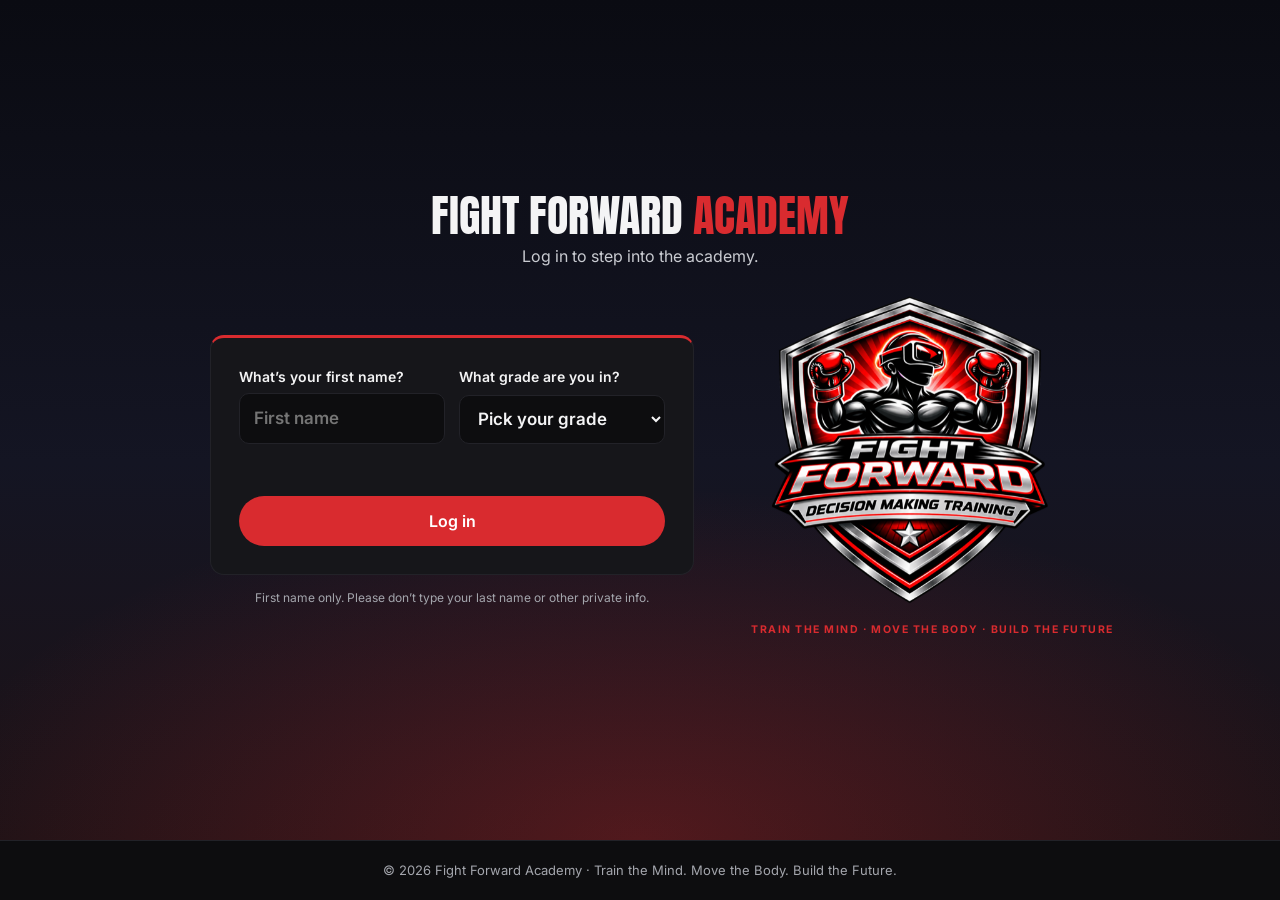
==== index.html @ 8af36cd5 "Rework login layout, drop top taglines, new landing art and Path 01 background Co-Authored-By: Claud" ====
<!DOCTYPE html>
<html lang="en">
<head>
  <meta charset="UTF-8">
  <meta name="viewport" content="width=device-width, initial-scale=1, viewport-fit=cover">
  <title>Fight Forward Academy · Log in</title>
  <meta name="description" content="Log in to Fight Forward Academy. Train the mind. Move the body. Build the future.">
  <link rel="preconnect" href="https://fonts.googleapis.com">
  <link rel="preconnect" href="https://fonts.gstatic.com" crossorigin>
  <link href="https://fonts.googleapis.com/css2?family=Anton&family=Inter:wght@400;500;600;700&display=swap" rel="stylesheet">
  <link rel="stylesheet" href="assets/css/site.css">
  <style>
    body { min-height: 100vh; min-height: 100dvh; display: flex; flex-direction: column; }
    main {
      flex: 1; display: grid; place-items: center;
      padding: clamp(24px, 6vw, 56px) var(--gutter);
      background:
        radial-gradient(ellipse 80% 60% at 50% 100%, rgba(217, 43, 47, 0.28), transparent 70%),
        linear-gradient(180deg, #0a0b12 0%, #141523 55%, #1d1216 100%);
    }
    .card { width: 100%; max-width: 860px; text-align: center; }
    .layout { display: grid; grid-template-columns: 1fr minmax(240px, 320px); gap: clamp(24px, 5vw, 56px); align-items: center; }
    .side { order: 2; }
    .login { order: 1; }
    .logo { width: clamp(200px, 30vw, 300px); height: auto; margin: 0 auto 12px; display: block; }
    .fields { display: grid; grid-template-columns: 1fr 1fr; gap: 14px; }
    @media (max-width: 700px) {
      .layout { grid-template-columns: 1fr; }
      .side { order: 1; } .login { order: 2; }
      .logo { width: clamp(160px, 50vw, 220px); }
      .fields { grid-template-columns: 1fr; }
    }
    h1 {
      font-family: "Anton", Impact, sans-serif; font-weight: 400; text-transform: uppercase;
      font-size: clamp(30px, 6vw, 44px); line-height: 1.05; margin: 0 0 6px;
    }
    h1 span { color: var(--red); }
    .card .eyebrow {
      display: block; text-align: center; white-space: nowrap;
      font-size: clamp(8px, 2.3vw, 10.5px); letter-spacing: 0.14em; padding-left: 0.14em;
    }
    .lede { color: var(--silver); margin: 0 0 26px; }

    form {
      text-align: left; display: grid; gap: 16px;
      background: var(--ink-2); border: 1px solid var(--ink-3); border-top: 3px solid var(--red);
      border-radius: var(--radius); padding: clamp(20px, 4vw, 28px);
    }
    label { display: grid; gap: 6px; font-weight: 600; font-size: 14px; }
    input, select {
      font: inherit; font-size: 17px; color: var(--text);
      background: var(--ink); border: 1px solid var(--ink-3); border-radius: 10px;
      padding: 12px 14px; width: 100%;
    }
    input:focus-visible, select:focus-visible { outline: 3px solid var(--red); outline-offset: 2px; }
    .hint { color: var(--muted); font-size: 12px; font-weight: 400; }
    .error { color: #ff8f92; font-size: 14px; margin: 0; min-height: 1.4em; }
    .btn { justify-content: center; font-size: 16px; padding: 13px 18px; }
    .fine { color: var(--muted); font-size: 12px; margin: 14px 0 0; }
  </style>
</head>
<body>
  <main>
    <div class="card">
      <h1>Fight Forward <span>Academy</span></h1>
      <p class="lede">Log in to step into the academy.</p>

      <div class="layout">
      <div class="login">
      <form id="login" novalidate>
        <div class="fields">
        <label>
          What’s your first name?
          <input id="name" name="name" type="text" autocomplete="given-name" maxlength="20" required placeholder="First name">
        </label>
        <label>
          What grade are you in?
          <select id="grade" name="grade" required>
            <option value="" selected disabled>Pick your grade</option>
            <option value="6">6th grade</option>
            <option value="7">7th grade</option>
            <option value="8">8th grade</option>
          </select>
        </label>
        </div>
        <p class="error" id="error" role="alert"></p>
        <button class="btn" type="submit">Log in</button>
      </form>
      <p class="fine">First name only. Please don’t type your last name or other private info.</p>
      </div>
      <div class="side">
        <img class="logo" src="assets/badges/fight-forward-button.png" alt="Fight Forward badge" width="480" height="513">
        <p class="eyebrow">Train the mind · Move the body · Build the future</p>
      </div>
      </div>
    </div>
  </main>

  <footer>
    © 2026 Fight Forward Academy · Train the Mind. Move the Body. Build the Future.
  </footer>

  <script src="assets/js/auth.js"></script>
  <script>
    // Already logged in on this device: go straight to the welcome page.
    if (FFAuth.getUser() && !location.search.includes("switch")) location.replace("welcome.html");

    document.getElementById("login").addEventListener("submit", e => {
      e.preventDefault();
      const name = document.getElementById("name").value;
      const grade = document.getElementById("grade").value;
      const error = document.getElementById("error");
      if (!name.trim()) { error.textContent = "Type your first name to log in."; document.getElementById("name").focus(); return; }
      if (!grade) { error.textContent = "Pick your grade to log in."; document.getElementById("grade").focus(); return; }
      FFAuth.signIn(name, grade);
      location.href = "welcome.html";
    });
  </script>
</body>
</html>
---- assets/css/site.css ----
/* Shared styles for every Fight Forward Academy page */
:root {
  --ink: #0d0d0f;
  --ink-2: #16161a;
  --ink-3: #222228;
  --red: #d92b2f;
  --red-deep: #9e1419;
  --silver: #c9cbd1;
  --text: #f4f4f5;
  --muted: #a4a6ad;
  --plate: #ececec;
  --radius: 14px;
  --gutter: clamp(16px, 4vw, 40px);
}

* { box-sizing: border-box; }

html, body { margin: 0; }
html { -webkit-text-size-adjust: 100%; text-size-adjust: 100%; }

body {
  background: var(--ink);
  color: var(--text);
  font-family: "Inter", system-ui, -apple-system, sans-serif;
  line-height: 1.5;
  -webkit-font-smoothing: antialiased;
  overflow-x: hidden;
}

a { color: inherit; }

.skip {
  position: absolute; left: -9999px; top: 8px;
  background: var(--red); color: #fff; padding: 8px 14px; border-radius: 8px; z-index: 10;
}
.skip:focus { left: 8px; }

/* ---------- Top bar ---------- */
.topbar {
  display: flex; align-items: center; justify-content: space-between;
  padding: 14px max(var(--gutter), env(safe-area-inset-right)) 14px max(var(--gutter), env(safe-area-inset-left));
  border-bottom: 1px solid var(--ink-3);
  background: var(--ink);
}
.brand {
  display: flex; align-items: center; gap: 10px;
  font-family: "Anton", Impact, sans-serif;
  font-size: 20px; letter-spacing: 0.06em; text-transform: uppercase;
  text-decoration: none;
}
.brand-mark {
  width: 30px; height: 30px; border-radius: 6px;
  background: var(--red); display: grid; place-items: center;
  font-size: 14px; letter-spacing: 0;
}
.user {
  display: flex; align-items: center; gap: 12px; font-size: 14px; color: var(--muted);
}
.avatar {
  width: 34px; height: 34px; border-radius: 50%;
  background: var(--ink-3); border: 2px solid var(--red);
  display: grid; place-items: center; color: var(--text); font-weight: 600; font-size: 13px;
}

.signout { color: var(--muted); font-size: 13px; text-decoration: underline; }
.signout:hover { color: var(--text); }

.eyebrow {
  display: inline-block;
  font-size: 12px; font-weight: 700; letter-spacing: 0.22em; text-transform: uppercase;
  color: var(--red);
  margin: 0 0 10px;
}
/* Centered variant: padding offsets the trailing letter-spacing so the text is truly centered. */
.eyebrow.center {
  display: block; text-align: center; text-wrap: balance;
  padding-left: 0.22em;
}

/* ---------- Buttons ---------- */
.btn {
  display: inline-flex; align-items: center; gap: 8px;
  background: var(--red); color: #fff; text-decoration: none;
  font: inherit; font-weight: 600; font-size: 14px;
  padding: 10px 16px; border: 0; border-radius: 999px;
  cursor: pointer;
  transition: background 0.2s ease;
}
.btn:hover { background: var(--red-deep); }
.btn:focus-visible { outline: 3px solid #fff; outline-offset: 2px; }
.btn-ghost {
  background: transparent; color: var(--text);
  border: 1px solid var(--ink-3);
}
.btn-ghost:hover { background: var(--ink-3); }

footer {
  border-top: 1px solid var(--ink-3);
  padding: 20px var(--gutter) max(20px, env(safe-area-inset-bottom));
  text-align: center; color: var(--muted); font-size: 13px;
}

@media (max-width: 720px) {
  .user-name { display: none; }
}

/* Touch devices: comfortable tap targets, no tap flash */
a, button { -webkit-tap-highlight-color: transparent; }
@media (pointer: coarse) {
  .btn { min-height: 44px; justify-content: center; }
  .signout, .skip-link, .record-foot button { display: inline-block; padding: 10px 6px; }
  .tab { min-height: 44px; }
}

@media (prefers-reduced-motion: reduce) {
  *, *::before, *::after { transition: none !important; animation: none !important; }
}
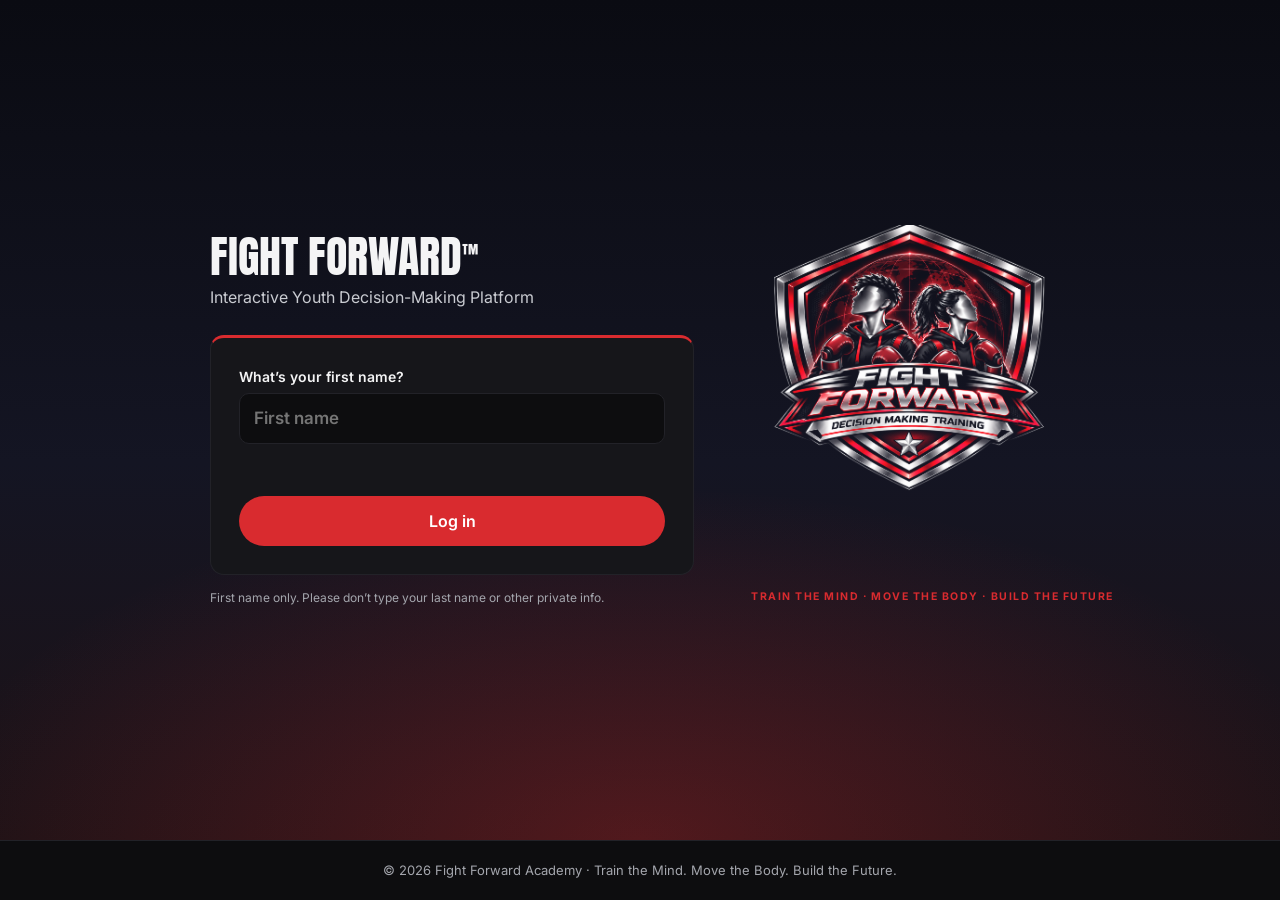
==== commit a4a7ffd0: "Rework login and welcome page, new landing art and badges, simplify Path 01 Login: Fight Forward tit" ====
--- a/index.html
+++ b/index.html
@@ -3,8 +3,8 @@
 <head>
   <meta charset="UTF-8">
   <meta name="viewport" content="width=device-width, initial-scale=1, viewport-fit=cover">
-  <title>Fight Forward Academy · Log in</title>
-  <meta name="description" content="Log in to Fight Forward Academy. Train the mind. Move the body. Build the future.">
+  <title>Fight Forward · Log in</title>
+  <meta name="description" content="Log in to Fight Forward. Train the mind. Move the body. Build the future.">
   <link rel="preconnect" href="https://fonts.googleapis.com">
   <link rel="preconnect" href="https://fonts.gstatic.com" crossorigin>
   <link href="https://fonts.googleapis.com/css2?family=Anton&family=Inter:wght@400;500;600;700&display=swap" rel="stylesheet">
@@ -19,27 +19,31 @@
         linear-gradient(180deg, #0a0b12 0%, #141523 55%, #1d1216 100%);
     }
     .card { width: 100%; max-width: 860px; text-align: center; }
-    .layout { display: grid; grid-template-columns: 1fr minmax(240px, 320px); gap: clamp(24px, 5vw, 56px); align-items: center; }
-    .side { order: 2; }
-    .login { order: 1; }
-    .logo { width: clamp(200px, 30vw, 300px); height: auto; margin: 0 auto 12px; display: block; }
-    .fields { display: grid; grid-template-columns: 1fr 1fr; gap: 14px; }
+    .layout {
+      display: grid; grid-template-columns: 1fr minmax(240px, 320px); column-gap: clamp(24px, 5vw, 56px);
+      grid-template-areas: "head logo" "form logo" "fine eyebrow";
+      grid-template-rows: auto auto auto; align-items: start;
+    }
+    .head { grid-area: head; text-align: left; }
+    form { grid-area: form; } .fine { grid-area: fine; text-align: left; }
+    .logo { grid-area: logo; align-self: start; width: clamp(200px, 30vw, 320px); height: auto; margin: -8px auto 0; display: block; mix-blend-mode: screen; }
+    .card .eyebrow { grid-area: eyebrow; margin: 14px 0 0; line-height: 1.5; align-self: start; }
     @media (max-width: 700px) {
-      .layout { grid-template-columns: 1fr; }
-      .side { order: 1; } .login { order: 2; }
-      .logo { width: clamp(160px, 50vw, 220px); }
-      .fields { grid-template-columns: 1fr; }
+      .layout { grid-template-columns: 1fr; grid-template-areas: "logo" "eyebrow" "head" "form" "fine"; }
+      .logo { width: clamp(160px, 50vw, 220px); margin: 0 auto 12px; }
+      .card .eyebrow { margin-bottom: 24px; }
     }
     h1 {
       font-family: "Anton", Impact, sans-serif; font-weight: 400; text-transform: uppercase;
       font-size: clamp(30px, 6vw, 44px); line-height: 1.05; margin: 0 0 6px;
     }
-    h1 span { color: var(--red); }
+    h1 sup { font-size: 0.4em; vertical-align: super; }
     .card .eyebrow {
       display: block; text-align: center; white-space: nowrap;
       font-size: clamp(8px, 2.3vw, 10.5px); letter-spacing: 0.14em; padding-left: 0.14em;
     }
     .lede { color: var(--silver); margin: 0 0 26px; }
+    .fine { margin: 14px 0 0; }
 
     form {
       text-align: left; display: grid; gap: 16px;
@@ -55,6 +59,7 @@
     input:focus-visible, select:focus-visible { outline: 3px solid var(--red); outline-offset: 2px; }
     .hint { color: var(--muted); font-size: 12px; font-weight: 400; }
     .error { color: #ff8f92; font-size: 14px; margin: 0; min-height: 1.4em; }
+    form { align-self: start; }
     .btn { justify-content: center; font-size: 16px; padding: 13px 18px; }
     .fine { color: var(--muted); font-size: 12px; margin: 14px 0 0; }
   </style>
@@ -62,36 +67,22 @@
 <body>
   <main>
     <div class="card">
-      <h1>Fight Forward <span>Academy</span></h1>
-      <p class="lede">Log in to step into the academy.</p>
-
       <div class="layout">
-      <div class="login">
-      <form id="login" novalidate>
-        <div class="fields">
-        <label>
-          What’s your first name?
-          <input id="name" name="name" type="text" autocomplete="given-name" maxlength="20" required placeholder="First name">
-        </label>
-        <label>
-          What grade are you in?
-          <select id="grade" name="grade" required>
-            <option value="" selected disabled>Pick your grade</option>
-            <option value="6">6th grade</option>
-            <option value="7">7th grade</option>
-            <option value="8">8th grade</option>
-          </select>
-        </label>
+        <div class="head">
+          <h1>Fight Forward<sup>™</sup></h1>
+          <p class="lede">Interactive Youth Decision-Making Platform</p>
         </div>
-        <p class="error" id="error" role="alert"></p>
-        <button class="btn" type="submit">Log in</button>
-      </form>
-      <p class="fine">First name only. Please don’t type your last name or other private info.</p>
-      </div>
-      <div class="side">
-        <img class="logo" src="assets/badges/fight-forward-button.png" alt="Fight Forward badge" width="480" height="513">
+        <form id="login" novalidate>
+          <label>
+            What’s your first name?
+            <input id="name" name="name" type="text" autocomplete="given-name" maxlength="20" required placeholder="First name">
+          </label>
+          <p class="error" id="error" role="alert"></p>
+          <button class="btn" type="submit">Log in</button>
+        </form>
+        <p class="fine">First name only. Please don’t type your last name or other private info.</p>
+        <img class="logo" src="assets/badges/ff-final.png" alt="Fight Forward badge" width="1374" height="1145">
         <p class="eyebrow">Train the mind · Move the body · Build the future</p>
-      </div>
       </div>
     </div>
   </main>
@@ -108,11 +99,9 @@
     document.getElementById("login").addEventListener("submit", e => {
       e.preventDefault();
       const name = document.getElementById("name").value;
-      const grade = document.getElementById("grade").value;
       const error = document.getElementById("error");
       if (!name.trim()) { error.textContent = "Type your first name to log in."; document.getElementById("name").focus(); return; }
-      if (!grade) { error.textContent = "Pick your grade to log in."; document.getElementById("grade").focus(); return; }
-      FFAuth.signIn(name, grade);
+      FFAuth.signIn(name);
       location.href = "welcome.html";
     });
   </script>
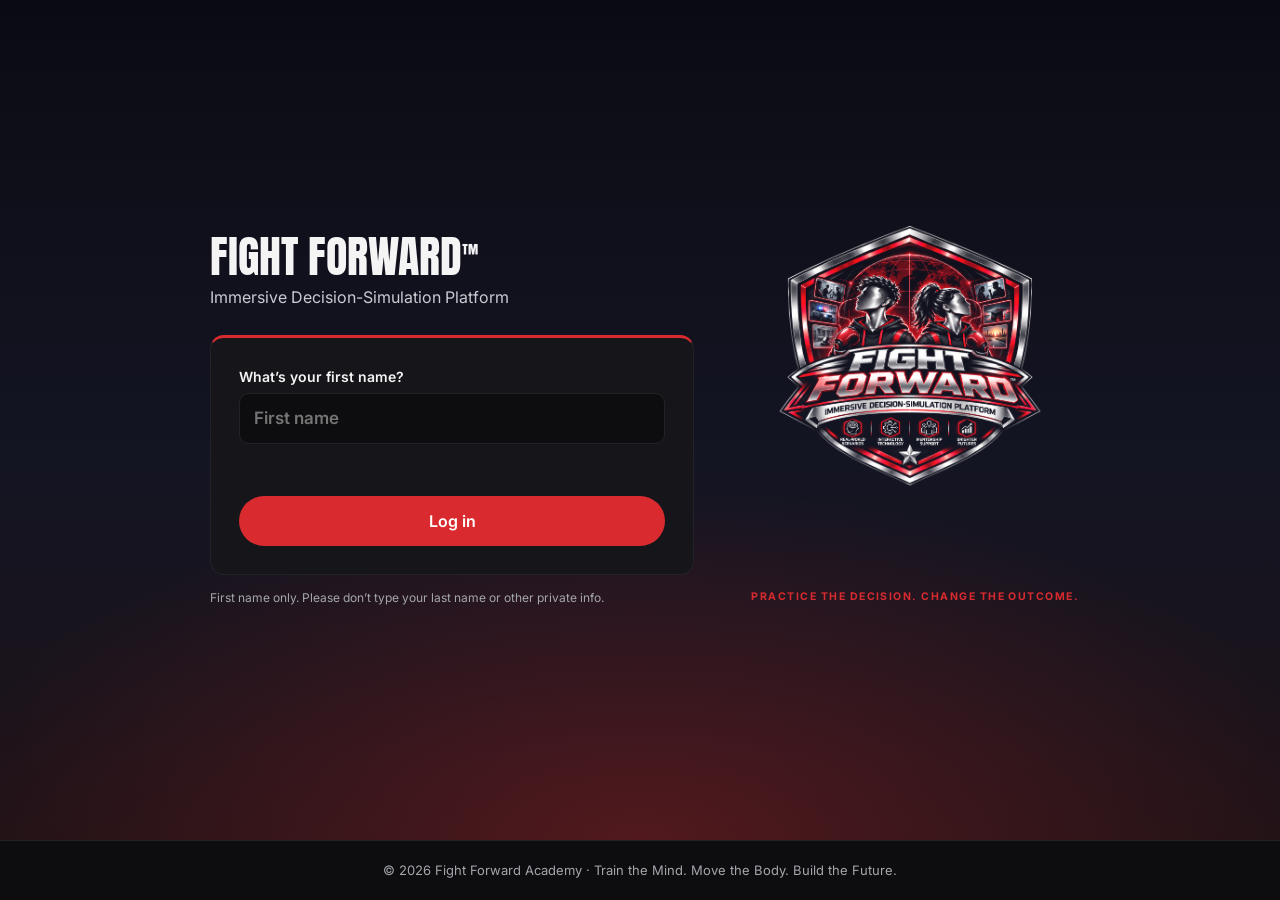
==== commit 4c6a1985: "Refresh branding: new logo, tagline and Path 01 art; 2s pulsing-logo entrance - index: new logo (lar" ====
--- a/index.html
+++ b/index.html
@@ -26,11 +26,11 @@
     }
     .head { grid-area: head; text-align: left; }
     form { grid-area: form; } .fine { grid-area: fine; text-align: left; }
-    .logo { grid-area: logo; align-self: start; width: clamp(200px, 30vw, 320px); height: auto; margin: -8px auto 0; display: block; mix-blend-mode: screen; }
+    .logo { grid-area: logo; align-self: start; width: clamp(240px, 36vw, 400px); height: auto; margin: -8px auto 0; display: block; mix-blend-mode: screen; }
     .card .eyebrow { grid-area: eyebrow; margin: 14px 0 0; line-height: 1.5; align-self: start; }
     @media (max-width: 700px) {
       .layout { grid-template-columns: 1fr; grid-template-areas: "logo" "eyebrow" "head" "form" "fine"; }
-      .logo { width: clamp(160px, 50vw, 220px); margin: 0 auto 12px; }
+      .logo { width: clamp(200px, 64vw, 280px); margin: 0 auto 12px; }
       .card .eyebrow { margin-bottom: 24px; }
     }
     h1 {
@@ -70,7 +70,7 @@
       <div class="layout">
         <div class="head">
           <h1>Fight Forward<sup>™</sup></h1>
-          <p class="lede">Interactive Youth Decision-Making Platform</p>
+          <p class="lede">Immersive Decision-Simulation Platform</p>
         </div>
         <form id="login" novalidate>
           <label>
@@ -81,8 +81,8 @@
           <button class="btn" type="submit">Log in</button>
         </form>
         <p class="fine">First name only. Please don’t type your last name or other private info.</p>
-        <img class="logo" src="assets/badges/ff-final.png" alt="Fight Forward badge" width="1374" height="1145">
-        <p class="eyebrow">Train the mind · Move the body · Build the future</p>
+        <img class="logo" src="assets/badges/ff-logo-v2.png" alt="Fight Forward badge" width="1374" height="1145">
+        <p class="eyebrow">Practice the decision. Change the outcome.</p>
       </div>
     </div>
   </main>
--- a/assets/css/site.css
+++ b/assets/css/site.css
@@ -28,6 +28,8 @@
 }
 
 a { color: inherit; }
+img, video, iframe, svg { max-width: 100%; }
+h1, h2, h3, p, li { overflow-wrap: break-word; }
 
 .skip {
   position: absolute; left: -9999px; top: 8px;
@@ -102,6 +104,13 @@
 
 @media (max-width: 720px) {
   .user-name { display: none; }
+  .bg-hero { min-height: 120px; }
+}
+
+/* Short landscape phones: keep fixed overlays and heroes from eating the screen */
+@media (max-height: 480px) and (orientation: landscape) {
+  .bg-hero { height: 14vw; min-height: 60px; }
+  #intro span { padding: 6px 12px; }
 }
 
 /* Touch devices: comfortable tap targets, no tap flash */
@@ -115,3 +124,24 @@
 @media (prefers-reduced-motion: reduce) {
   *, *::before, *::after { transition: none !important; animation: none !important; }
 }
+
+/* ---------- Path pages: art intro + sign banner ---------- */
+/* Set --bg on <body style="--bg: url(...)">. The banner shows the building sign at full brightness;
+   the same art sits dimmed behind the page so text stays readable. */
+#intro { position: fixed; inset: 0; z-index: 50; border: 0; cursor: pointer; color: var(--text); font: inherit;
+  background: #0a0b12 var(--bg) center top / cover no-repeat; filter: brightness(1.15);
+  display: flex; align-items: flex-end; justify-content: center; padding: 0 0 max(28px, env(safe-area-inset-bottom));
+  transition: opacity 1.2s ease; }
+#intro.out { opacity: 0; pointer-events: none; }
+#intro span { font-size: 13px; letter-spacing: .2em; text-transform: uppercase; color: #fff; background: rgba(5,6,10,.55);
+  border-radius: 999px; padding: 8px 16px; text-shadow: 0 1px 4px rgba(0,0,0,.8); }
+body.intro-on { overflow: hidden; }
+body.themed::before { content: ""; position: fixed; inset: 0; z-index: -1;
+  background: linear-gradient(180deg, rgba(10,11,18,.55), rgba(10,11,18,.82)), var(--bg) center top / cover no-repeat, var(--ink); }
+.bg-hero { position: relative; height: 21vw; min-height: 84px; background: var(--bg) center top / 100% auto no-repeat; }
+.bg-hero::after { content: ""; position: absolute; inset: auto 0 0; height: 40%;
+  background: linear-gradient(180deg, transparent, rgba(10,11,18,.82)); }
+body.bg-path01 { --bg: url("../img/path01-immersive.jpg"); }
+body.bg-path02 { --bg: url("../img/path02-bg.png"); }
+body.bg-path03 { --bg: url("../img/path03-bg.png"); }
+body.bg-path04 { --bg: url("../img/path04-bg.png"); }
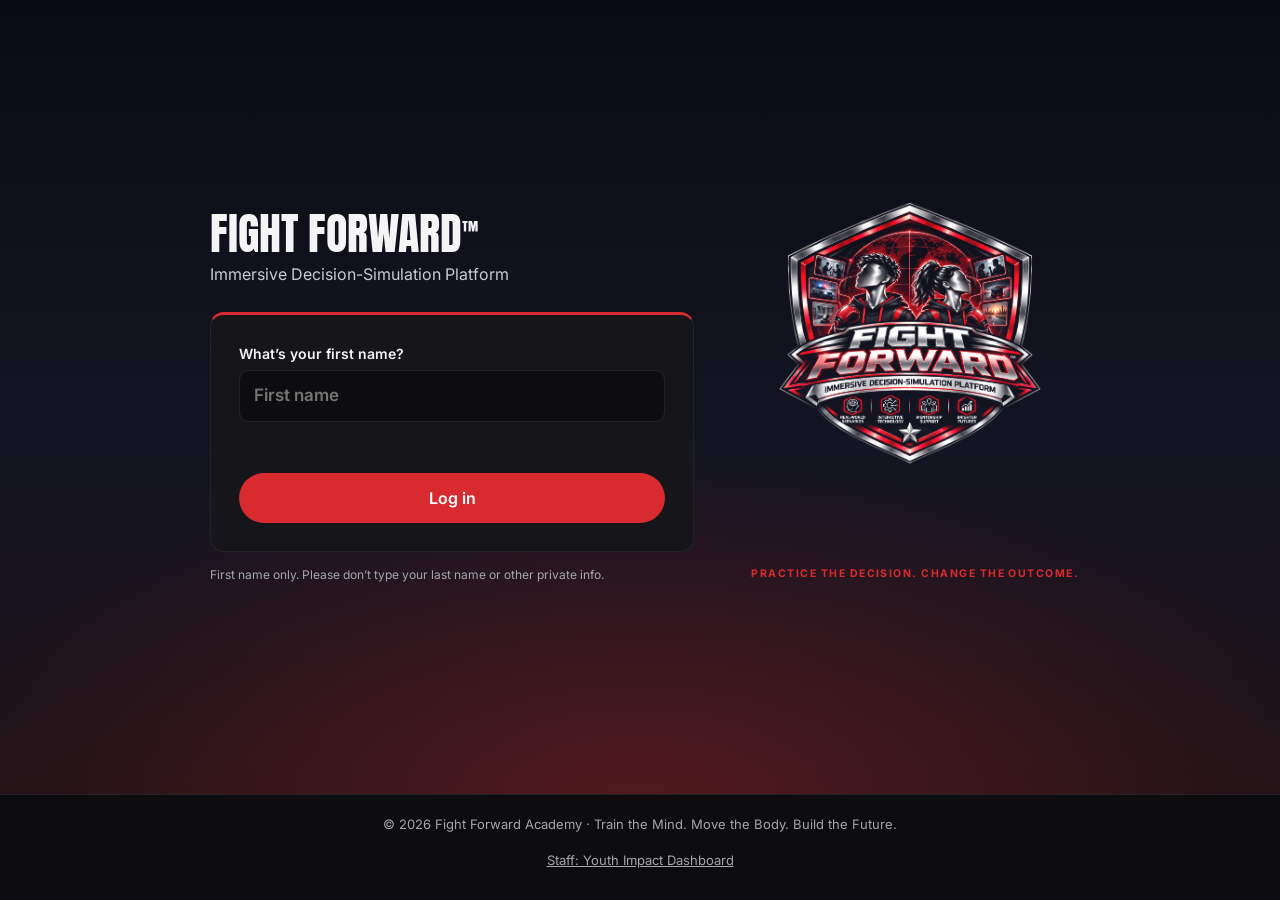
==== commit 724e1e82: "Merge login and welcome into one page with instant logo sound; new academy image; staff dashboard li" ====
--- a/index.html
+++ b/index.html
@@ -10,15 +10,17 @@
   <link href="https://fonts.googleapis.com/css2?family=Anton&family=Inter:wght@400;500;600;700&display=swap" rel="stylesheet">
   <link rel="stylesheet" href="assets/css/site.css">
   <style>
+    footer .staff { display: inline-block; margin-top: 6px; padding: 10px 6px; color: var(--muted); text-decoration: underline; }
+    footer .staff:hover { color: var(--text); }
     body { min-height: 100vh; min-height: 100dvh; display: flex; flex-direction: column; }
-    main {
+    #loginView, #welcome {
       flex: 1; display: grid; place-items: center;
       padding: clamp(24px, 6vw, 56px) var(--gutter);
       background:
         radial-gradient(ellipse 80% 60% at 50% 100%, rgba(217, 43, 47, 0.28), transparent 70%),
         linear-gradient(180deg, #0a0b12 0%, #141523 55%, #1d1216 100%);
     }
-    .card { width: 100%; max-width: 860px; text-align: center; }
+    .card { width: 100%; max-width: 860px; margin: 0 auto; text-align: center; }
     .layout {
       display: grid; grid-template-columns: 1fr minmax(240px, 320px); column-gap: clamp(24px, 5vw, 56px);
       grid-template-areas: "head logo" "form logo" "fine eyebrow";
@@ -33,17 +35,16 @@
       .logo { width: clamp(200px, 64vw, 280px); margin: 0 auto 12px; }
       .card .eyebrow { margin-bottom: 24px; }
     }
-    h1 {
+    #loginView h1 {
       font-family: "Anton", Impact, sans-serif; font-weight: 400; text-transform: uppercase;
       font-size: clamp(30px, 6vw, 44px); line-height: 1.05; margin: 0 0 6px;
     }
-    h1 sup { font-size: 0.4em; vertical-align: super; }
+    #loginView h1 sup { font-size: 0.4em; vertical-align: super; }
     .card .eyebrow {
       display: block; text-align: center; white-space: nowrap;
       font-size: clamp(8px, 2.3vw, 10.5px); letter-spacing: 0.14em; padding-left: 0.14em;
     }
     .lede { color: var(--silver); margin: 0 0 26px; }
-    .fine { margin: 14px 0 0; }
 
     form {
       text-align: left; display: grid; gap: 16px;
@@ -59,13 +60,68 @@
     input:focus-visible, select:focus-visible { outline: 3px solid var(--red); outline-offset: 2px; }
     .hint { color: var(--muted); font-size: 12px; font-weight: 400; }
     .error { color: #ff8f92; font-size: 14px; margin: 0; min-height: 1.4em; }
-    form { align-self: start; }
-    .btn { justify-content: center; font-size: 16px; padding: 13px 18px; }
+    #loginView .btn { justify-content: center; font-size: 16px; padding: 13px 18px; }
     .fine { color: var(--muted); font-size: 12px; margin: 14px 0 0; }
+    #welcome { text-align: center; position: relative; overflow: hidden; display: none; }
+    body.live #welcome { display: grid; }
+    body.signed-in #loginView { display: none; }
+    #fx { position: absolute; inset: 0; width: 100%; height: 100%; pointer-events: none; }
+    .inner { max-width: 720px; position: relative; z-index: 1; }
+    #welcome h1 {
+      font-family: "Anton", Impact, sans-serif; font-weight: 400; text-transform: uppercase;
+      font-size: clamp(36px, 8vw, 76px); line-height: 1.04; margin: 0; text-wrap: balance;
+    }
+    #welcome h1 .name { color: var(--red); overflow-wrap: anywhere; text-shadow: 0 0 28px rgba(217,43,47,.7); }
+    h2.ready { font-family: "Anton", Impact, sans-serif; font-weight: 400; text-transform: uppercase;
+      font-size: clamp(22px, 4.5vw, 36px); margin: 10px 0 0; letter-spacing: .04em; color: var(--silver); }
+    .trio { margin: 26px 0 0; font-family: "Anton", Impact, sans-serif; text-transform: uppercase;
+      font-size: clamp(16px, 2.6vw, 22px); letter-spacing: .08em; line-height: 1.5; }
+    .trio span { display: block; } .trio span:last-child { color: var(--red); }
+    .welcome-to { margin: 22px 0 0; font-weight: 700; letter-spacing: .2em; font-size: 12px; color: var(--muted); text-transform: uppercase; }
+
+    .check { margin-top: 28px; background: rgba(22,22,26,.8); border: 1px solid var(--ink-3); border-top: 3px solid var(--red);
+      border-radius: var(--radius); padding: clamp(16px, 3vw, 24px); backdrop-filter: blur(6px); }
+    .check h3 { margin: 0 0 12px; font-family: "Anton", Impact, sans-serif; font-weight: 400; text-transform: uppercase; font-size: 22px; letter-spacing: .04em; }
+    .opts { display: flex; flex-wrap: wrap; gap: 10px; justify-content: center; margin: 0; padding: 0; list-style: none; }
+    .opt { font: inherit; font-size: 15px; color: var(--text); background: var(--ink); border: 1px solid var(--ink-3);
+      border-radius: 999px; padding: 10px 16px; cursor: pointer; min-height: 44px; }
+    .opt:hover { border-color: var(--red); }
+    .opt:focus-visible { outline: 3px solid var(--red); outline-offset: 2px; }
+    .opt[aria-pressed="true"] { background: var(--red); border-color: var(--red); }
+    #why { margin-top: 18px; }
+    .loading { margin: 22px 0 0; font-family: "Anton", Impact, sans-serif; text-transform: uppercase; letter-spacing: .3em; font-size: 16px; color: var(--silver); animation: blink 1.2s ease-in-out infinite; }
+    .loading[hidden] { display: none; }
+    .opts.done .opt:not([aria-pressed="true"]) { opacity: .45; }
+    .switch { display: block; margin-top: 18px; color: var(--muted); font-size: 13px; }
+
+    /* Entrance: the breathing logo appears with the intro sound as soon as the student is logged in */
+    #gate { position: fixed; inset: 0; z-index: 20; display: grid; place-items: center; align-content: center; gap: clamp(16px, 3.5vw, 28px); text-align: center; overflow: hidden;
+      background: radial-gradient(circle at 50% 45%, #2a0f12 0%, #050506 70%); color: var(--text);
+      transition: opacity .8s ease, transform .8s ease; }
+    #gate img { mix-blend-mode: screen; width: clamp(240px, 56vw, 420px); height: auto; animation: pulse 1s ease-in-out infinite; }
+    #gate .motto { margin: 0; max-width: 20em; padding: 0 var(--gutter); font-family: "Anton", Impact, sans-serif; text-transform: uppercase; text-wrap: balance;
+      font-size: clamp(20px, 4.6vw, 32px); line-height: 1.2; letter-spacing: .05em; color: var(--text); }
+    #gate .motto em { font-style: normal; color: var(--red); }
+    #gate[hidden] { display: none; }
+    /* The logo breathes with the intro sound for 2s, then the gate lifts */
+    #gate.go { opacity: 0; transform: scale(1.4); pointer-events: none; }
+    @keyframes pulse { 50% { transform: scale(1.16); filter: brightness(1.3) saturate(1.2); } }
+    @keyframes blink { 50% { opacity: .35; } }
+
+    .stage { opacity: 0; transform: translateY(24px) scale(.97); }
+    body.live .stage { animation: rise .8s cubic-bezier(.2,.8,.2,1) forwards; animation-delay: calc(var(--i) * .45s + .3s); }
+    @keyframes rise { to { opacity: 1; transform: none; } }
+    body.live #welcome h1 .name { animation: glow 2.4s ease-in-out infinite; }
+    @keyframes glow { 50% { text-shadow: 0 0 52px rgba(255,70,70,1); } }
+
+    #sound[hidden] { display: none; }
+    #sound { position: fixed; top: 12px; right: 12px; z-index: 30; font: inherit; font-size: 13px; color: var(--silver);
+      background: rgba(22,22,26,.8); border: 1px solid var(--ink-3); border-radius: 999px; padding: 8px 14px; cursor: pointer; min-height: 40px; }
+    @media (prefers-reduced-motion: reduce) { .stage { opacity: 1; transform: none; animation: none !important; } }
   </style>
 </head>
 <body>
-  <main>
+  <main id="loginView">
     <div class="card">
       <div class="layout">
         <div class="head">
@@ -87,22 +143,215 @@
     </div>
   </main>
 
+  <div id="gate" role="status" aria-label="Fight Forward" hidden>
+    <img src="assets/badges/ff-logo-v2.png" alt="" width="1374" height="1145">
+    <p class="motto">If you train your mind, <em>you own your future!</em></p>
+  </div>
+  <button id="sound" type="button" aria-pressed="true" hidden>🔊 Sound on</button>
+
+  <main id="welcome">
+    <canvas id="fx" aria-hidden="true"></canvas>
+    <div class="inner">
+      <h1 class="stage" style="--i:0">Welcome back, <span class="name" data-user-name>Champ</span>.</h1>
+      <h2 class="ready stage" style="--i:1">Ready to Fight Forward?</h2>
+
+      <section class="check stage" style="--i:2" aria-labelledby="feel-q">
+        <h3 id="feel-q">How are you feeling today?</h3>
+        <ul class="opts" id="feel"></ul>
+        <div id="why" hidden>
+          <h3 id="why-q">Why?</h3>
+          <ul class="opts" id="why-opts"></ul>
+        </div>
+      </section>
+      <p class="loading" id="loading" role="status" hidden>Loading your academy…</p>
+
+      <div class="stage" style="--i:3">
+        <p class="welcome-to">Welcome to Fight Forward™</p>
+        <p class="trio"><span>Practice decisions.</span><span>Explore consequences.</span><span>Fight Forward.</span></p>
+        <a class="switch" href="index.html?switch" data-signout="now">Not you? Log out</a>
+      </div>
+    </div>
+  </main>
+
   <footer>
     © 2026 Fight Forward Academy · Train the Mind. Move the Body. Build the Future.
+    <br><a class="staff" href="dashboard.html">Staff: Youth Impact Dashboard</a>
   </footer>
 
   <script src="assets/js/auth.js"></script>
   <script>
-    // Already logged in on this device: go straight to the welcome page.
-    if (FFAuth.getUser() && !location.search.includes("switch")) location.replace("welcome.html");
-
-    document.getElementById("login").addEventListener("submit", e => {
+    const $ = s => document.querySelector(s);
+    let user = null;
+
+    // The same questions are asked again at the end of each session (goodbye.html).
+    const FEELINGS = FFAuth.FEELINGS;
+    let feeling = null, reason = null, leaving = false;
+
+    function chips(list, onPick) {
+      return list.map(item => {
+        const li = document.createElement("li"), b = document.createElement("button");
+        b.type = "button"; b.className = "opt"; b.setAttribute("aria-pressed", "false"); b.textContent = item.label || item;
+        b.addEventListener("click", () => {
+          if (leaving) return;
+          li.parentNode.querySelectorAll(".opt").forEach(x => x.setAttribute("aria-pressed", "false"));
+          b.setAttribute("aria-pressed", "true"); onPick(item); sfx.tick();
+        });
+        li.append(b); return li;
+      });
+    }
+    $("#feel").replaceChildren(...chips(FEELINGS, f => {
+      feeling = f; reason = null;
+      $("#why-opts").replaceChildren(...chips(f.why, r => {
+        reason = r; leaving = true;
+        $("#why-opts").classList.add("done");
+        FFAuth.logCheckin({ phase: "start", feeling: feeling.id, reason: reason.id });
+        $("#loading").hidden = false;
+        setTimeout(() => { location.href = "lobby.html"; }, 1100);
+      }));
+      $("#why").hidden = false;
+    }));
+
+    // ---------- Audio: synthesized (no files needed) + spoken greeting ----------
+    let ctx = null, master = null, soundOn = true;
+    function noiseBuffer(sec) {
+      const b = ctx.createBuffer(1, ctx.sampleRate * sec, ctx.sampleRate), d = b.getChannelData(0);
+      for (let i = 0; i < d.length; i++) d[i] = Math.random() * 2 - 1;
+      return b;
+    }
+    const sfx = {
+      tone(f, t, d, type = "sawtooth", v = 0.12, out = master) {
+        if (!ctx || !soundOn) return;
+        const o = ctx.createOscillator(), g = ctx.createGain(), at = ctx.currentTime + t;
+        o.type = type; o.frequency.setValueAtTime(f, at);
+        g.gain.setValueAtTime(0.0001, at);
+        g.gain.exponentialRampToValueAtTime(v, at + 0.03);
+        g.gain.exponentialRampToValueAtTime(0.0001, at + d);
+        o.connect(g).connect(out); o.start(at); o.stop(at + d + 0.05);
+      },
+      // Riser into a heavy hit: noise sweep + rising saw, then sub boom, crack and a power chord.
+      intro() {
+        if (!ctx || !soundOn) return;
+        const t0 = ctx.currentTime, hit = t0 + 1.25;
+        // Everything in the intro goes through one bus that is silent by the time the logo lifts (2s)
+        const bus = ctx.createGain(); bus.connect(master);
+        bus.gain.setValueAtTime(1, t0 + 1.7); bus.gain.linearRampToValueAtTime(0.0001, t0 + 1.95);
+        const n = ctx.createBufferSource(); n.buffer = noiseBuffer(2);
+        const bp = ctx.createBiquadFilter(), ng = ctx.createGain();
+        bp.type = "bandpass"; bp.Q.value = 1.2;
+        bp.frequency.setValueAtTime(200, t0); bp.frequency.exponentialRampToValueAtTime(5000, hit);
+        ng.gain.setValueAtTime(0.0001, t0); ng.gain.exponentialRampToValueAtTime(0.5, hit - 0.05); ng.gain.exponentialRampToValueAtTime(0.0001, hit + 0.15);
+        n.connect(bp).connect(ng).connect(bus); n.start(t0); n.stop(hit + 0.2);
+
+        const r = ctx.createOscillator(), rg = ctx.createGain();
+        r.type = "sawtooth"; r.frequency.setValueAtTime(55, t0); r.frequency.exponentialRampToValueAtTime(880, hit);
+        rg.gain.setValueAtTime(0.0001, t0); rg.gain.exponentialRampToValueAtTime(0.16, hit - 0.05); rg.gain.exponentialRampToValueAtTime(0.0001, hit + 0.1);
+        r.connect(rg).connect(bus); r.start(t0); r.stop(hit + 0.15);
+
+        const k = ctx.createOscillator(), kg = ctx.createGain();
+        k.type = "sine"; k.frequency.setValueAtTime(140, hit); k.frequency.exponentialRampToValueAtTime(38, hit + 0.7);
+        kg.gain.setValueAtTime(1, hit); kg.gain.exponentialRampToValueAtTime(0.0001, hit + 0.9);
+        k.connect(kg).connect(bus); k.start(hit); k.stop(hit + 1);
+
+        const c = ctx.createBufferSource(); c.buffer = noiseBuffer(1);
+        const hp = ctx.createBiquadFilter(), cg = ctx.createGain();
+        hp.type = "highpass"; hp.frequency.value = 1500;
+        cg.gain.setValueAtTime(0.5, hit); cg.gain.exponentialRampToValueAtTime(0.0001, hit + 0.45);
+        c.connect(hp).connect(cg).connect(bus); c.start(hit); c.stop(hit + 0.5);
+
+        [110, 165, 220, 330].forEach(f => this.tone(f, 1.25, 0.7, "sawtooth", 0.09, bus));
+        this.tone(55, 1.25, 0.7, "square", 0.1, bus);
+      },
+      tick() { this.tone(660, 0, 0.12, "triangle", 0.1); }
+    };
+
+    // Pick the most natural-sounding voice the device has (premium/neural voices first).
+    function pickVoice() {
+      const vs = (window.speechSynthesis ? speechSynthesis.getVoices() : []).filter(v => /^en/i.test(v.lang));
+      const prefs = [/premium|enhanced|natural|neural/i, /samantha|ava|allison|evan|nathan|tom|aaron|nicky/i, /google us english/i, /en[-_]US/i];
+      for (const re of prefs) { const v = vs.find(v => re.test(v.name) || re.test(v.lang)); if (v) return v; }
+      return vs[0] || null;
+    }
+    if ("speechSynthesis" in window) speechSynthesis.addEventListener("voiceschanged", pickVoice);
+
+    // Spoken in natural phrases with real pauses, not one flat sentence.
+    function say(parts) {
+      if (!soundOn || !("speechSynthesis" in window)) return;
+      speechSynthesis.cancel();
+      const voice = pickVoice();
+      let i = 0;
+      (function next() {
+        if (i >= parts.length || !soundOn) return;
+        const [text, pause = 250, rate = 1] = parts[i++];
+        const u = new SpeechSynthesisUtterance(text);
+        if (voice) { u.voice = voice; u.lang = voice.lang; }
+        u.rate = rate; u.pitch = 1;
+        u.onend = u.onerror = () => setTimeout(next, pause);
+        speechSynthesis.speak(u);
+      })();
+    }
+    $("#sound").addEventListener("click", e => {
+      soundOn = !soundOn; e.currentTarget.setAttribute("aria-pressed", soundOn);
+      e.currentTarget.textContent = soundOn ? "🔊 Sound on" : "🔇 Sound off";
+      if (!soundOn && "speechSynthesis" in window) speechSynthesis.cancel();
+    });
+
+    // ---------- Sparks ----------
+    function sparks() {
+      const c = $("#fx"), g = c.getContext("2d"); let w, h;
+      const size = () => { w = c.width = c.offsetWidth; h = c.height = c.offsetHeight; }; size(); addEventListener("resize", size);
+      const ps = Array.from({ length: 60 }, () => ({ x: Math.random() * w, y: Math.random() * h, r: Math.random() * 2 + .5, v: Math.random() * .8 + .3 }));
+      (function frame() {
+        g.clearRect(0, 0, w, h);
+        for (const p of ps) {
+          p.y -= p.v; if (p.y < -5) { p.y = h + 5; p.x = Math.random() * w; }
+          g.fillStyle = `rgba(255,${80 + p.r * 40 | 0},60,${0.25 + p.r / 5})`; g.beginPath(); g.arc(p.x, p.y, p.r, 0, 6.3); g.fill();
+        }
+        requestAnimationFrame(frame);
+      })();
+    }
+
+
+    // Logo and intro sound start together; 2s later the logo lifts and the greeting is spoken.
+    function startEntrance() {
+      user = FFAuth.getUser();
+      document.body.classList.add("signed-in");
+      document.querySelectorAll("[data-user-name]").forEach(n => { n.textContent = user.name; });
+      try {
+        ctx = new (window.AudioContext || window.webkitAudioContext)();
+        const comp = ctx.createDynamicsCompressor(); master = ctx.createGain(); master.gain.value = 0.9;
+        master.connect(comp).connect(ctx.destination);
+        // A returning visit has no click behind it, so the browser may hold the audio back until the first touch or key press.
+        if (ctx.state === "suspended") {
+          ctx.resume();
+          const wake = () => ctx.resume();
+          addEventListener("pointerdown", wake, { once: true }); addEventListener("keydown", wake, { once: true });
+        }
+      } catch (e) { ctx = null; }
+      $("#gate").hidden = false; $("#sound").hidden = false;
+      sfx.intro();
+      setTimeout(() => {
+        $("#gate").classList.add("go"); document.body.classList.add("live");
+        setTimeout(() => $("#gate").remove(), 900);
+        say([
+          [`Welcome back ${user.name}.`, 350, 0.95],
+          ["Are you ready to Fight Forward?", 1300, 0.95],
+          ["How are you feeling today?", 0, 0.95]
+        ]);
+        if (!matchMedia("(prefers-reduced-motion: reduce)").matches) sparks();
+      }, 2000);
+    }
+
+    // Already logged in on this device: straight to the breathing logo. The login page only shows when signed out.
+    if (FFAuth.getUser() && !location.search.includes("switch")) startEntrance();
+
+    $("#login").addEventListener("submit", e => {
       e.preventDefault();
-      const name = document.getElementById("name").value;
-      const error = document.getElementById("error");
-      if (!name.trim()) { error.textContent = "Type your first name to log in."; document.getElementById("name").focus(); return; }
+      const name = $("#name").value;
+      const error = $("#error");
+      if (!name.trim()) { error.textContent = "Type your first name to log in."; $("#name").focus(); return; }
       FFAuth.signIn(name);
-      location.href = "welcome.html";
+      FFAuth.logEvent("page_view", { page: "welcome" });
+      startEntrance();   // same click, so the browser lets the sound play right away
     });
   </script>
 </body>
